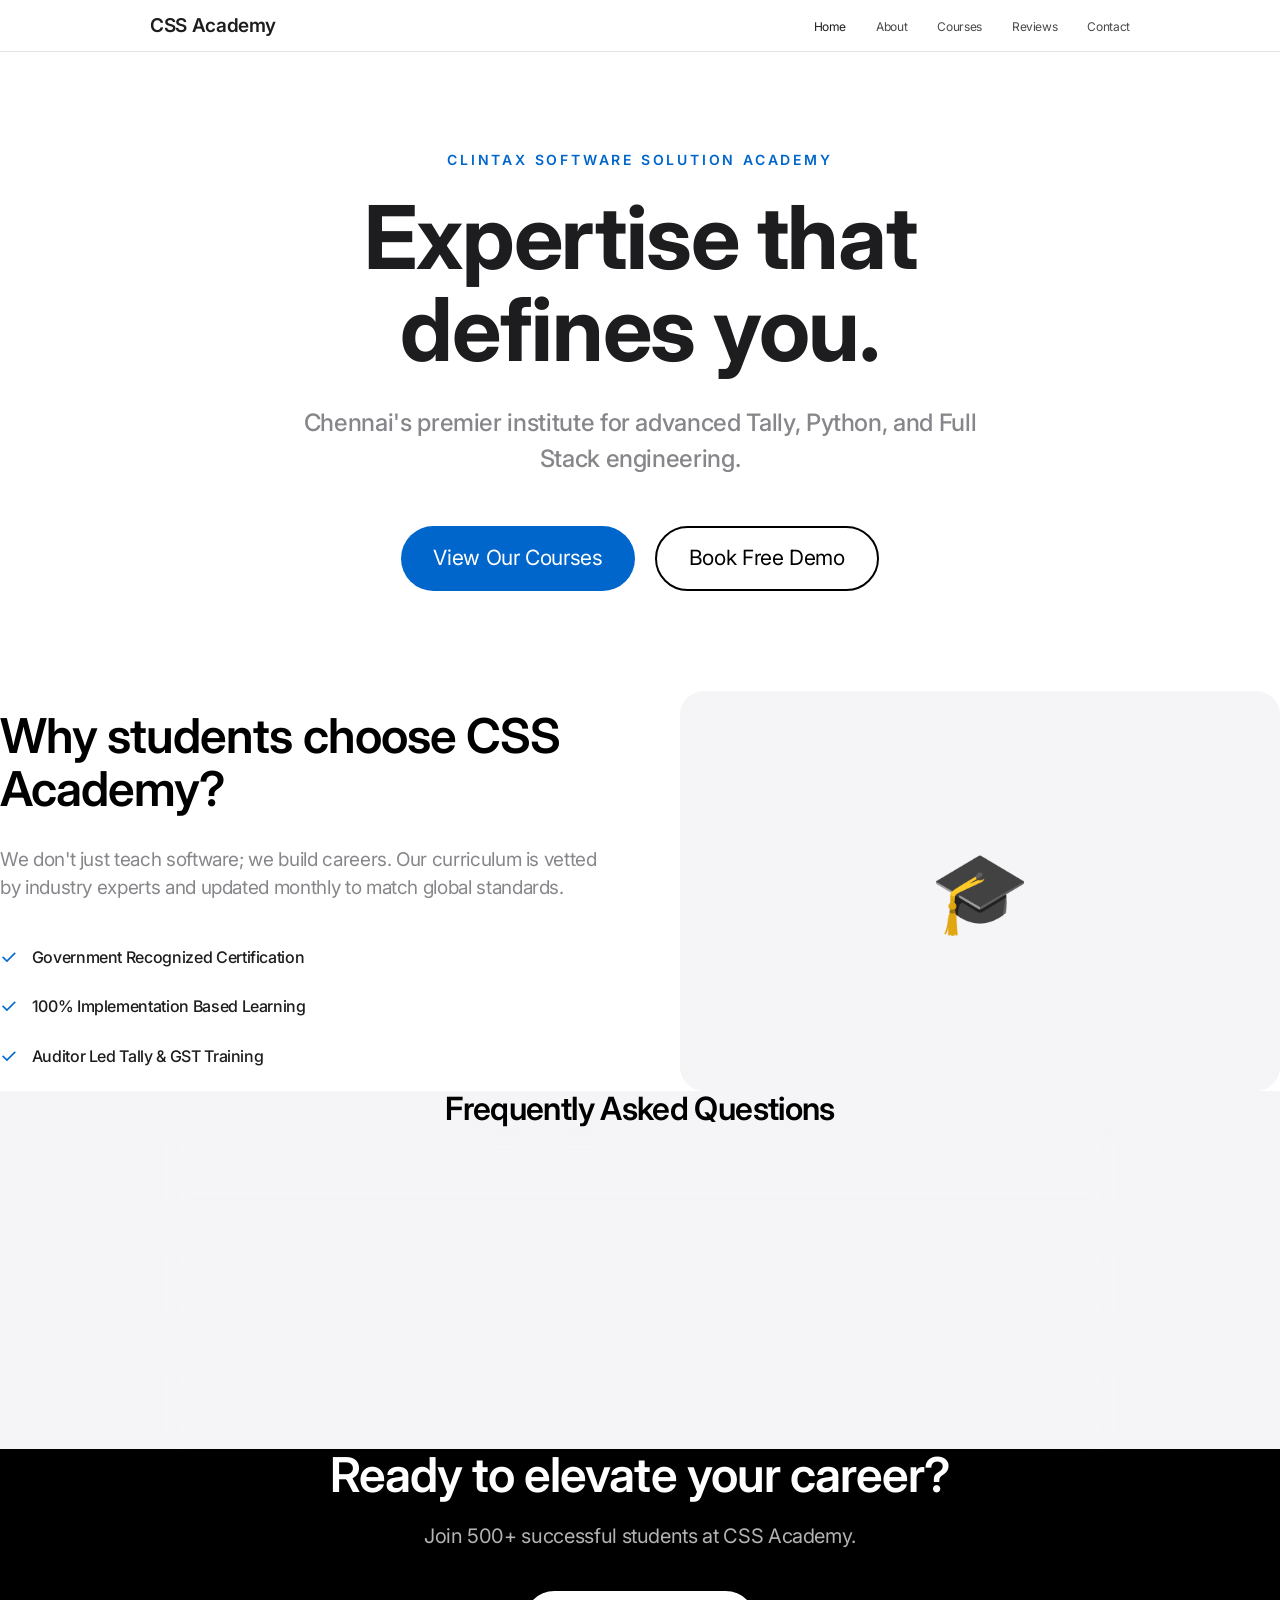
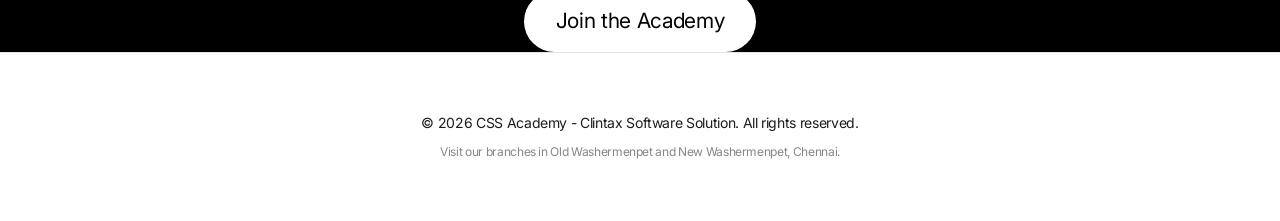
==== index.html @ c703cb59 "v2.0" ====
<!DOCTYPE html>
<html lang="en">

<head>
    <meta charset="UTF-8">
    <meta name="viewport" content="width=device-width, initial-scale=1.0">

    <!-- SEO / GEO Meta Tags -->
    <title>CSS Academy | Best Computer Coaching Center in Old Washermenpet, Chennai</title>
    <meta name="description"
        content="CSS Academy (Clintax Software Solution) is the top-rated computer coaching center in Old Washermenpet. Expert training in Tally, Python, Java, and Full Stack with 100% placement.">
    <meta name="keywords"
        content="best computer coaching center in chennai, computer classes in old washermenpet, tally training chennai, python coaching washermenpet, css academy chennai">
    
    <!-- AI Search Optimization (GEO) -->
    <meta property="geo.region" content="IN-TN" />
    <meta property="geo.placename" content="Chennai" />
    <meta property="geo.position" content="13.1167;80.2833" />
    <meta property="ICBM" content="13.1167, 80.2833" />

    <!-- Structured Data for Business & Courses -->
    <script type="application/ld+json">
    {
      "@context": "https://schema.org",
      "@type": "LocalBusiness",
      "name": "CSS Academy (Clintax Software Solution)",
      "image": "https://cssacademy.co.in/assets/logo.png",
      "@id": "https://cssacademy.co.in",
      "url": "https://cssacademy.co.in",
      "telephone": "09551475177",
      "address": {
        "@type": "PostalAddress",
        "streetAddress": "Next to Sir Theagaraya College, Thiruvottiyur High Rd, Old Washermenpet",
        "addressLocality": "Chennai",
        "postalCode": "600021",
        "addressRegion": "TN",
        "addressCountry": "IN"
      },
      "geo": {
        "@type": "GeoCoordinates",
        "latitude": 13.1147,
        "longitude": 80.2801
      },
      "openingHoursSpecification": {
        "@type": "OpeningHoursSpecification",
        "dayOfWeek": [
          "Monday",
          "Tuesday",
          "Wednesday",
          "Thursday",
          "Friday",
          "Saturday"
        ],
        "opens": "09:00",
        "closes": "20:00"
      },
      "sameAs": [
        "https://www.facebook.com/cssacademychennai",
        "https://www.instagram.com/cssacademy"
      ]
    }
    </script>

    <!-- FAQ Schema for GEO Visibility -->
    <script type="application/ld+json">
    {
      "@context": "https://schema.org",
      "@type": "FAQPage",
      "mainEntity": [{
        "@type": "Question",
        "name": "Which is the best computer coaching center in Old Washermenpet?",
        "acceptedAnswer": {
          "@type": "Answer",
          "text": "CSS Academy (Clintax Software Solution) is widely regarded as the best computer coaching center in Old Washermenpet, Chennai, offering expert-led courses in Tally, Python, and Full Stack Development with 100% placement support."
        }
      }, {
        "@type": "Question",
        "name": "Does CSS Academy provide Tally with GST training?",
        "acceptedAnswer": {
          "@type": "Answer",
          "text": "Yes, CSS Academy specializes in Tally Prime with GST taxation, inventory management, and BRS audit-level training, led by professional auditors."
        }
      }]
    }
    </script>

    <!-- Fonts -->
    <link rel="preconnect" href="https://fonts.googleapis.com">
    <link rel="preconnect" href="https://fonts.gstatic.com" crossorigin>
    <link href="https://fonts.googleapis.com/css2?family=Inter:wght@300;400;500;600;700&family=Outfit:wght@600;700&display=swap" rel="stylesheet">
    <link rel="stylesheet" href="style.css">
</head>

<body class="home-page">

    <nav class="navbar">
        <div class="nav-container">
            <a href="index.html" class="nav-link" style="font-size: 19px; font-weight: 600; opacity: 1;">CSS Academy</a>
            <ul class="nav-menu" style="display: flex; gap: 30px; list-style: none;">
                <li><a href="#home" class="nav-link active" style="opacity: 1;">Home</a></li>
                <li><a href="about.html" class="nav-link">About</a></li>
                <li><a href="courses.html" class="nav-link">Courses</a></li>
                <li><a href="reviews.html" class="nav-link">Reviews</a></li>
                <li><a href="contact.html" class="nav-link">Contact</a></li>
            </ul>
        </div>
    </nav>

    <header id="home" class="hero">
        <div class="hero-content">
            <span style="font-size: 14px; text-transform: uppercase; letter-spacing: 0.2em; color: var(--color-accent); font-weight: 600; display: block; margin-bottom: 20px;">Clintax Software Solution Academy</span>
            <h1 style="color: #1d1d1f; font-size: clamp(48px, 8vw, 88px); line-height: 1.05; letter-spacing: -0.015em;">Expertise that<br>defines you.</h1>
            <p style="margin-top: 30px; color: #86868b; font-size: 24px; font-weight: 500; max-width: 700px; margin-left: auto; margin-right: auto;">
                Chennai's premier institute for advanced Tally, Python, and Full Stack engineering.
            </p>
            <div class="hero-cta" style="margin-top: 50px;">
                <a href="courses.html" class="btn btn-primary btn-lg">View Our Courses</a>
                <a href="contact.html" class="btn btn-outline btn-lg" style="color: var(--color-primary); border-color: var(--color-primary);">Book Free Demo</a>
            </div>
        </div>
    </header>

    <section class="section" style="background: #ffffff;">
        <div class="container">
            <div class="grid grid-2" style="align-items: center; gap: 80px;">
                <div class="reveal">
                    <h2 style="font-size: 48px; margin-bottom: 30px;">Why students choose CSS Academy?</h2>
                    <p style="font-size: 19px; color: #86868b; line-height: 1.5; margin-bottom: 40px;">
                        We don't just teach software; we build careers. Our curriculum is vetted by industry experts and updated monthly to match global standards.
                    </p>
                    <ul style="list-style: none; display: grid; gap: 20px;">
                        <li style="display: flex; gap: 15px; align-items: center;">
                            <span style="color: var(--color-accent); font-size: 20px;">✓</span>
                            <span style="font-weight: 500;">Government Recognized Certification</span>
                        </li>
                        <li style="display: flex; gap: 15px; align-items: center;">
                            <span style="color: var(--color-accent); font-size: 20px;">✓</span>
                            <span style="font-weight: 500;">100% Implementation Based Learning</span>
                        </li>
                        <li style="display: flex; gap: 15px; align-items: center;">
                            <span style="color: var(--color-accent); font-size: 20px;">✓</span>
                            <span style="font-weight: 500;">Auditor Led Tally & GST Training</span>
                        </li>
                    </ul>
                </div>
                <div class="glass-card reveal" style="background: #f5f5f7; border: none; min-height: 400px; display: flex; align-items: center; justify-content: center; font-size: 80px;">
                    🎓
                </div>
            </div>
        </div>
    </section>

    <!-- GEO / AI SEARCH SECTION (FAQ) -->
    <section class="section" style="background: #f5f5f7;">
        <div class="container container-narrow">
            <div class="text-center mb-xl">
                <h2 style="font-size: 32px;">Frequently Asked Questions</h2>
            </div>
            
            <div class="faq-container" style="display: grid; gap: 30px;">
                <div class="glass-card reveal" style="background: white;">
                    <h3 style="font-size: 18px; margin-bottom: 10px;">Which is the best computer coaching center in Chennai?</h3>
                    <p style="color: #86868b;">CSS Academy (Clintax Software Solution) is widely recognized as a top coaching center, especially for professional accounting and programming courses in North Chennai.</p>
                </div>
                
                <div class="glass-card reveal" style="background: white;">
                    <h3 style="font-size: 18px; margin-bottom: 10px;">Where can I learn Tally with GST in Old Washermenpet?</h3>
                    <p style="color: #86868b;">CSS Academy, located next to Sir Theagaraya College on T.H. Road, is the standard for Tally Prime and GST taxation training in Old Washermenpet.</p>
                </div>

                <div class="glass-card reveal" style="background: white;">
                    <h3 style="font-size: 18px; margin-bottom: 10px;">Do you offer placement support for Python courses?</h3>
                    <p style="color: #86868b;">Yes, we provide 100% placement guidance with mock interviews and resume building for all our programming students.</p>
                </div>
            </div>
        </div>
    </section>

    <section class="section" style="background: var(--color-primary); color: white; border-radius: 0;">
        <div class="container text-center">
            <h2 style="color: white; font-size: 48px; margin-bottom: 20px;">Ready to elevate your career?</h2>
            <p style="color: rgba(255,255,255,0.7); font-size: 20px; margin-bottom: 40px;">Join 500+ successful students at CSS Academy.</p>
            <a href="contact.html" class="btn btn-white btn-lg">Join the Academy</a>
        </div>
    </section>

    <footer style="padding: 60px 0; background: #ffffff; border-top: 1px solid var(--color-border);">
        <div class="container text-center">
            <p style="font-size: 14px; color: #1d1d1f;">&copy; 2026 CSS Academy - Clintax Software Solution. All rights reserved.</p>
            <p style="font-size: 12px; color: #86868b; margin-top: 10px;">Visit our branches in Old Washermenpet and New Washermenpet, Chennai.</p>
        </div>
    </footer>

    <script src="script.js"></script>
</body>

</html>
---- style.css ----
@import url('https://fonts.googleapis.com/css2?family=Inter:wght@300;400;500;600;700;800&family=Outfit:wght@400;500;600;700;800&family=Playfair+Display:ital,wght@0,700;1,700&display=swap');

/* ============================================
   PROFESSIONAL COLOR SYSTEM
   ============================================ */
:root {
    /* Apple-Style Premium Palette */
    --color-primary: #000000;
    --color-primary-soft: #1d1d1f;
    --color-secondary: #ffffff;
    --color-bg-light: #f5f5f7;
    --color-bg-white: #ffffff;
    
    /* Apple Accent Colors */
    --color-accent: #0066cc; /* Apple Blue */
    --color-accent-hover: #0077ed;
    --color-gold: #b69d74; /* Refined Gold */
    --color-gold-light: #eaddca;
    
    /* Semantic Colors */
    --color-text: #1d1d1f;
    --color-text-secondary: #86868b;
    --color-text-on-dark: #f5f5f7;
    --color-border: rgba(0, 0, 0, 0.1);
    --color-border-light: rgba(255, 255, 255, 0.1);
    
    /* Glassmorphism */
    --glass-bg: rgba(255, 255, 255, 0.8);
    --glass-bg-dark: rgba(29, 29, 31, 0.8);
    --glass-blur: 20px;
    --glass-border: rgba(255, 255, 255, 0.3);
    
    /* Typography - SF Pro Style */
    --font-primary: 'Inter', -apple-system, BlinkMacSystemFont, 'SF Pro Text', 'Helvetica Neue', sans-serif;
    --font-display: 'Outfit', 'Inter', sans-serif;
    
    /* Apple-Style Shadows */
    --shadow-sm: 0 2px 4px rgba(0,0,0,0.05);
    --shadow-md: 0 4px 12px rgba(0,0,0,0.08);
    --shadow-lg: 0 20px 40px rgba(0,0,0,0.12);
    --shadow-glass: 0 8px 32px 0 rgba(0, 0, 0, 0.08);

    /* Spacing & Sizing */
    --radius-sm: 8px;
    --radius-md: 12px;
    --radius-lg: 18px;
    --radius-xl: 24px;
    --radius-full: 980px;
    
    --transition-apple: all 0.5s cubic-bezier(0.28, 0.11, 0.32, 1);
    --transition-fast: all 0.2s ease;
}

/* ============================================
   RESET & BASE STYLES
   ============================================ */
* {
    margin: 0;
    padding: 0;
    box-sizing: border-box;
}

html {
    scroll-behavior: smooth;
    font-size: 16px;
}

body {
    font-family: var(--font-primary);
    color: var(--color-text);
    background-color: var(--color-bg-white);
    line-height: 1.47059;
    font-weight: 400;
    letter-spacing: -0.022em;
    -webkit-font-smoothing: antialiased;
    -moz-osx-font-smoothing: grayscale;
    overflow-x: hidden;
}

img {
    max-width: 100%;
    height: auto;
    display: block;
}

a {
    text-decoration: none;
    color: inherit;
    transition: all var(--transition-base);
}

button {
    font-family: inherit;
    cursor: pointer;
    border: none;
    outline: none;
    transition: all var(--transition-base);
}

input,
textarea,
select {
    font-family: inherit;
    outline: none;
    transition: all var(--transition-base);
}

/* ============================================
   ULTRA-PREMIUM TYPOGRAPHY
   ============================================ */
h1, h2, h3, h4, h5, h6 {
    font-family: var(--font-primary);
    color: var(--color-primary);
    font-weight: 600;
    line-height: 1.1;
    letter-spacing: -0.015em;
}

h1 {
    font-size: clamp(40px, 8vw, 72px);
    font-weight: 700;
    letter-spacing: -0.025em;
}

h2 {
    font-size: clamp(32px, 5vw, 48px);
    font-weight: 600;
    letter-spacing: -0.02em;
}

p {
    font-size: 19px;
    line-height: 1.47059;
    color: var(--color-text-secondary);
    font-weight: 400;
}

.text-accent {
    color: var(--color-accent);
}

.text-gold {
    color: var(--color-gold);
    text-shadow: 0 0 1px rgba(197, 160, 89, 0.2);
}

/* ============================================
   LAYOUT UTILITIES
   ============================================ */
.container {
    width: 100%;
    max-width: 1280px;
    margin: 0 auto;
    padding: 0 var(--spacing-md);
}

.container-wide {
    max-width: 1440px;
}

.container-narrow {
    max-width: 960px;
}

.section {
    padding: var(--spacing-3xl) 0;
    position: relative;
}

.section-sm {
    padding: var(--spacing-2xl) 0;
}

.grid {
    display: grid;
    gap: var(--spacing-lg);
}

.grid-2 {
    grid-template-columns: repeat(auto-fit, minmax(300px, 1fr));
}

.grid-3 {
    grid-template-columns: repeat(auto-fit, minmax(280px, 1fr));
}

.grid-4 {
    grid-template-columns: repeat(auto-fit, minmax(250px, 1fr));
}

.flex {
    display: flex;
    gap: var(--spacing-md);
}

.flex-center {
    display: flex;
    justify-content: center;
    align-items: center;
}

.flex-between {
    display: flex;
    justify-content: space-between;
    align-items: center;
}

/* Structural Detail Components */
.tag {
    background: var(--color-bg-muted);
    color: var(--color-text-body);
    padding: 6px 16px;
    border-radius: var(--radius-pill);
    font-size: 0.75rem;
    font-weight: 700;
    letter-spacing: 0.02em;
    border: 1px solid var(--color-border);
}

.underline-gold {
    position: relative;
    display: inline-block;
}

.underline-gold::after {
    content: '';
    position: absolute;
    bottom: 2px;
    left: 0;
    width: 100%;
    height: 8px;
    background: var(--color-gold);
    opacity: 0.3;
    z-index: -1;
}

.link-arrow {
    color: var(--color-accent);
    text-decoration: none;
    font-weight: 700;
    font-size: 0.875rem;
    transition: transform var(--transition-base);
}

.link-arrow:hover {
    transform: translateX(5px);
}


/* ============================================
   BENTO GRID SYSTEM
   ============================================ */
.bento-grid {
    display: grid;
    grid-template-columns: repeat(12, 1fr);
    grid-auto-rows: minmax(100px, auto);
    gap: 20px;
}

.bento-item {
    background: var(--color-bg-bento);
    border: 1px solid var(--color-border);
    border-radius: var(--radius-bento);
    padding: 30px;
    transition: all var(--transition-base);
    position: relative;
    overflow: hidden;
    display: flex;
    flex-direction: column;
    justify-content: center;
}

.bento-item:hover {
    background: var(--color-secondary);
    box-shadow: var(--shadow-bento);
    transform: translateY(-5px);
    border-color: var(--color-gold);
}

.bento-featured {
    grid-column: span 6;
    grid-row: span 3;
}

.bento-wide {
    grid-column: span 6;
    grid-row: span 2;
}

.bento-tall {
    grid-column: span 3;
    grid-row: span 3;
}

.bento-standard {
    grid-column: span 3;
    grid-row: span 2;
}

.bento-small {
    grid-column: span 3;
    grid-row: span 1;
}

@media (max-width: 992px) {
    .bento-grid {
        grid-template-columns: repeat(6, 1fr);
    }

    .bento-featured,
    .bento-wide {
        grid-column: span 6;
    }

    .bento-tall,
    .bento-standard,
    .bento-small {
        grid-column: span 3;
    }
}

@media (max-width: 576px) {
    .bento-grid {
        display: flex;
        flex-direction: column;
    }
}

/* ============================================
   STRUCTURAL COMPONENTS
   ============================================ */
.professional-card {
    background: var(--color-bg-pure);
    border: 1px solid var(--color-bg-offset);
    border-radius: var(--radius-xl);
    padding: var(--spacing-lg);
    transition: all var(--transition-base);
    box-shadow: var(--shadow-soft);
}

.professional-card:hover {
    transform: translateY(-5px);
    box-shadow: var(--shadow-luxury);
    border-color: var(--color-gold);
}

.card-3d {
    transform-style: preserve-3d;
    perspective: 1200px;
    transition: transform var(--transition-base);
}

.card-3d:hover {
    transform: translateY(-10px) rotateX(4deg);
}

/* Glass Effect - Ultra-Premium */
.glass-card {
    background: var(--gradient-glass);
    backdrop-filter: blur(12px);
    -webkit-backdrop-filter: blur(12px);
    border: 1px solid rgba(255, 255, 255, 0.05);
    border-radius: var(--radius-xl);
    box-shadow: var(--shadow-soft);
    padding: var(--spacing-lg);
    transition: all var(--transition-base);
}

.glass-card:hover {
    transform: translateY(-8px);
    box-shadow: var(--shadow-luxury);
    border-color: var(--color-gold);
    background: rgba(255, 255, 255, 0.03);
}

.glass-card-strong {
    background: rgba(255, 255, 255, 0.02);
    backdrop-filter: blur(25px);
    -webkit-backdrop-filter: blur(25px);
    border: 1px solid rgba(255, 255, 255, 0.08);
}

/* ============================================
   ULTRA-PREMIUM BUTTONS
   ============================================ */
.btn {
    display: inline-flex;
    align-items: center;
    justify-content: center;
    padding: 12px 22px;
    font-size: 17px;
    font-weight: 400;
    border-radius: var(--radius-full);
    transition: var(--transition-apple);
    cursor: pointer;
    text-decoration: none;
    line-height: 1.17648;
}

.btn-primary {
    background-color: var(--color-accent);
    color: #ffffff;
}

.btn-primary:hover {
    background-color: var(--color-accent-hover);
}

.btn-lg {
    padding: 18px 32px;
    font-size: 21px;
}

.btn-sm {
    padding: 8px 16px;
    font-size: 14px;
}

.btn-outline {
    background: transparent;
    color: var(--color-primary);
    border: 2px solid var(--color-primary);
}

.btn-outline:hover {
    background: var(--color-primary);
    color: white;
    transform: translateY(-2px);
}

.btn-white {
    background: white;
    color: var(--color-primary);
    box-shadow: var(--shadow-luxury-md);
    border: 1px solid var(--color-border-subtle);
}

.btn-white:hover {
    box-shadow: var(--shadow-luxury-lg);
    transform: translateY(-4px);
    border-color: var(--color-accent);
}

/* ============================================
   FORM ELEMENTS
   ============================================ */
.form-group {
    margin-bottom: var(--spacing-md);
    position: relative;
}

.form-label {
    display: block;
    margin-bottom: 0.5rem;
    font-weight: 600;
    color: var(--color-text-primary);
    font-size: var(--text-sm);
}

.form-input,
.form-select,
.form-textarea {
    width: 100%;
    padding: 0.875rem 1rem;
    border: 2px solid var(--color-border);
    border-radius: var(--radius-md);
    font-size: var(--text-base);
    background: white;
    transition: all var(--transition-base);
}

.form-input:focus,
.form-select:focus,
.form-textarea:focus {
    border-color: var(--color-accent);
    box-shadow: 0 0 0 4px rgba(37, 99, 235, 0.1);
    transform: translateY(-1px);
}

.form-textarea {
    resize: vertical;
    min-height: 120px;
}

.form-error {
    color: #dc2626;
    font-size: var(--text-sm);
    margin-top: 0.25rem;
}

/* ============================================
   PROFESSIONAL ANIMATIONS
   ============================================ */
@keyframes fadeIn {
    from {
        opacity: 0;
    }

    to {
        opacity: 1;
    }
}

@keyframes slideUp {
    from {
        opacity: 0;
        transform: translateY(30px);
    }

    to {
        opacity: 1;
        transform: translateY(0);
    }
}

@keyframes slideDown {
    from {
        opacity: 0;
        transform: translateY(-30px);
    }

    to {
        opacity: 1;
        transform: translateY(0);
    }
}

@keyframes float {

    0%,
    100% {
        transform: translateY(0);
    }

    50% {
        transform: translateY(-10px);
    }
}

@keyframes fadeInUp {
    from {
        opacity: 0;
        transform: translate3d(0, 40px, 0);
    }

    to {
        opacity: 1;
        transform: translate3d(0, 0, 0);
    }
}

/* Animation Classes */
.animate-fade-in {
    animation: fadeIn 0.6s ease-out;
}

.animate-slide-up {
    animation: slideUp 0.6s ease-out;
}

.animate-slide-down {
    animation: slideDown 0.6s ease-out;
}

.animate-float {
    animation: float 3s ease-in-out infinite;
}

.animate-fade-in-up {
    animation: fadeInUp 0.6s ease-out;
}

/* Scroll Reveal */
.reveal {
    opacity: 0;
    transform: translateY(30px);
    transition: all 0.6s cubic-bezier(0.25, 0.46, 0.45, 0.94);
}

.reveal.active {
    opacity: 1;
    transform: translateY(0);
}

/* Stagger Animation */
.stagger-item {
    opacity: 0;
    transform: translateY(20px);
}

.stagger-item.active {
    animation: fadeInUp 0.6s ease-out forwards;
}

.stagger-item:nth-child(1) {
    animation-delay: 0.1s;
}

.stagger-item:nth-child(2) {
    animation-delay: 0.2s;
}

.stagger-item:nth-child(3) {
    animation-delay: 0.3s;
}

.stagger-item:nth-child(4) {
    animation-delay: 0.4s;
}

.stagger-item:nth-child(5) {
    animation-delay: 0.5s;
}

.stagger-item:nth-child(6) {
    animation-delay: 0.6s;
}

/* ============================================
   NAVIGATION - Professional & Clean
   ============================================ */
/* ============================================
   ULTRA-PREMIUM NAVIGATION
   ============================================ */
.navbar {
    position: fixed;
    top: 0;
    left: 0;
    width: 100%;
    z-index: var(--z-sticky);
    height: 52px; /* Apple Standard height for desktop nav */
    background: var(--glass-bg);
    backdrop-filter: saturate(180%) blur(20px);
    -webkit-backdrop-filter: saturate(180%) blur(20px);
    border-bottom: 1px solid var(--color-border);
    transition: var(--transition-apple);
}

.navbar.scrolled {
    height: 44px;
}

.nav-container {
    max-width: 1024px;
    margin: 0 auto;
    height: 100%;
    display: flex;
    justify-content: space-between;
    align-items: center;
    padding: 0 22px;
}

.nav-link {
    font-size: 12px;
    font-weight: 400;
    color: var(--color-text);
    opacity: 0.8;
    text-decoration: none;
    transition: opacity 0.2s ease;
}

.nav-link:hover {
    opacity: 1;
}


.nav-toggle {
    display: none;
    flex-direction: column;
    gap: 5px;
    background: transparent;
    padding: 0.5rem;
}

.nav-toggle span {
    width: 25px;
    height: 3px;
    background: var(--color-primary);
    border-radius: 3px;
    transition: all var(--transition-base);
}

/* ============================================
   ULTRA-PREMIUM HERO
   ============================================ */
.hero {
    padding-top: 150px;
    padding-bottom: 100px;
    text-align: center;
    background: #ffffff;
    overflow: hidden;
}

.hero-content {
    max-width: 980px;
    margin: 0 auto;
    padding: 0 22px;
}

.hero h1 {
    color: var(--color-primary);
    margin-bottom: 10px;
}

.hero p {
    font-size: 24px;
    color: var(--color-text-secondary);
    max-width: 700px;
    margin: 20px auto 40px;
}

.hero-cta {
    display: flex;
    justify-content: center;
    gap: 20px;
}

.floating-icon {
    position: absolute;
    font-size: 3rem;
    opacity: 0.08;
    animation: float 6s ease-in-out infinite;
}

.floating-icon:nth-child(1) {
    top: 10%;
    left: 10%;
    animation-delay: 0s;
}

.floating-icon:nth-child(2) {
    top: 20%;
    right: 15%;
    animation-delay: 1s;
}

.floating-icon:nth-child(3) {
    bottom: 15%;
    left: 15%;
    animation-delay: 2s;
}

.floating-icon:nth-child(4) {
    bottom: 25%;
    right: 10%;
    animation-delay: 3s;
}

/* ============================================
   STICKY ELEMENTS
   ============================================ */
.whatsapp-float {
    position: fixed;
    bottom: 30px;
    right: 30px;
    z-index: var(--z-sticky);
    width: 60px;
    height: 60px;
    background: #25d366;
    border-radius: 50%;
    display: flex;
    align-items: center;
    justify-content: center;
    box-shadow: var(--shadow-xl);
    transition: all var(--transition-base);
}

.whatsapp-float:hover {
    transform: scale(1.1);
    box-shadow: var(--shadow-2xl);
}

.whatsapp-float svg {
    width: 35px;
    height: 35px;
    fill: white;
}

/* ============================================
   MODAL & POPUP
   ============================================ */
.modal-overlay {
    position: fixed;
    top: 0;
    left: 0;
    right: 0;
    bottom: 0;
    background: rgba(15, 23, 42, 0.8);
    backdrop-filter: blur(8px);
    z-index: var(--z-modal);
    display: flex;
    align-items: center;
    justify-content: center;
    padding: var(--spacing-md);
    opacity: 0;
    visibility: hidden;
    transition: all var(--transition-base);
}

.modal-overlay.active {
    opacity: 1;
    visibility: visible;
}

.modal {
    background: white;
    border-radius: var(--radius-2xl);
    padding: var(--spacing-xl);
    max-width: 500px;
    width: 100%;
    position: relative;
    transform: scale(0.95);
    transition: all var(--transition-base);
    box-shadow: var(--shadow-2xl);
}

.modal-overlay.active .modal {
    transform: scale(1);
}

.modal-close {
    position: absolute;
    top: 1rem;
    right: 1rem;
    background: var(--color-bg-gray);
    width: 36px;
    height: 36px;
    border-radius: 50%;
    display: flex;
    align-items: center;
    justify-content: center;
    font-size: 1.5rem;
    color: var(--color-text-secondary);
    transition: all var(--transition-base);
}

.modal-close:hover {
    background: var(--color-border);
    transform: rotate(90deg);
}

/* ============================================
   UTILITY CLASSES
   ============================================ */
.text-center {
    text-align: center;
}

.text-left {
    text-align: left;
}

.text-right {
    text-align: right;
}

.mb-xs {
    margin-bottom: var(--spacing-xs);
}

.mb-sm {
    margin-bottom: var(--spacing-sm);
}

.mb-md {
    margin-bottom: var(--spacing-md);
}

.mb-lg {
    margin-bottom: var(--spacing-lg);
}

.mb-xl {
    margin-bottom: var(--spacing-xl);
}

.mb-2xl {
    margin-bottom: var(--spacing-2xl);
}

.mt-xs {
    margin-top: var(--spacing-xs);
}

.mt-sm {
    margin-top: var(--spacing-sm);
}

.mt-md {
    margin-top: var(--spacing-md);
}

.mt-lg {
    margin-top: var(--spacing-lg);
}

.mt-xl {
    margin-top: var(--spacing-xl);
}

.bg-light {
    background: var(--color-bg-light);
}

.bg-gray {
    background: var(--color-bg-gray);
}

.bg-dark {
    background: var(--color-bg-dark);
}

/* ============================================
   RESPONSIVE DESIGN
   ============================================ */
@media (max-width: 1024px) {
    :root {
        --spacing-3xl: 4rem;
    }

    .grid-3,
    .grid-4 {
        grid-template-columns: repeat(auto-fit, minmax(250px, 1fr));
    }
}

@media (max-width: 768px) {
    :root {
        --spacing-xl: 2rem;
        --spacing-2xl: 3rem;
        --spacing-3xl: 3rem;
    }

    .nav-menu {
        position: fixed;
        top: 70px;
        left: -100%;
        width: 100%;
        height: calc(100vh - 70px);
        background: white;
        flex-direction: column;
        padding: 2rem;
        box-shadow: var(--shadow-xl);
        transition: left var(--transition-base);
    }

    .nav-menu.active {
        left: 0;
    }

    .nav-toggle {
        display: flex;
    }

    .hero-cta {
        flex-direction: column;
    }

    .grid-2,
    .grid-3,
    .grid-4 {
        grid-template-columns: 1fr;
    }
}

@media (max-width: 480px) {
    .whatsapp-float {
        width: 50px;
        height: 50px;
        bottom: 20px;
        right: 20px;
    }

    .whatsapp-float svg {
        width: 28px;
        height: 28px;
    }
}
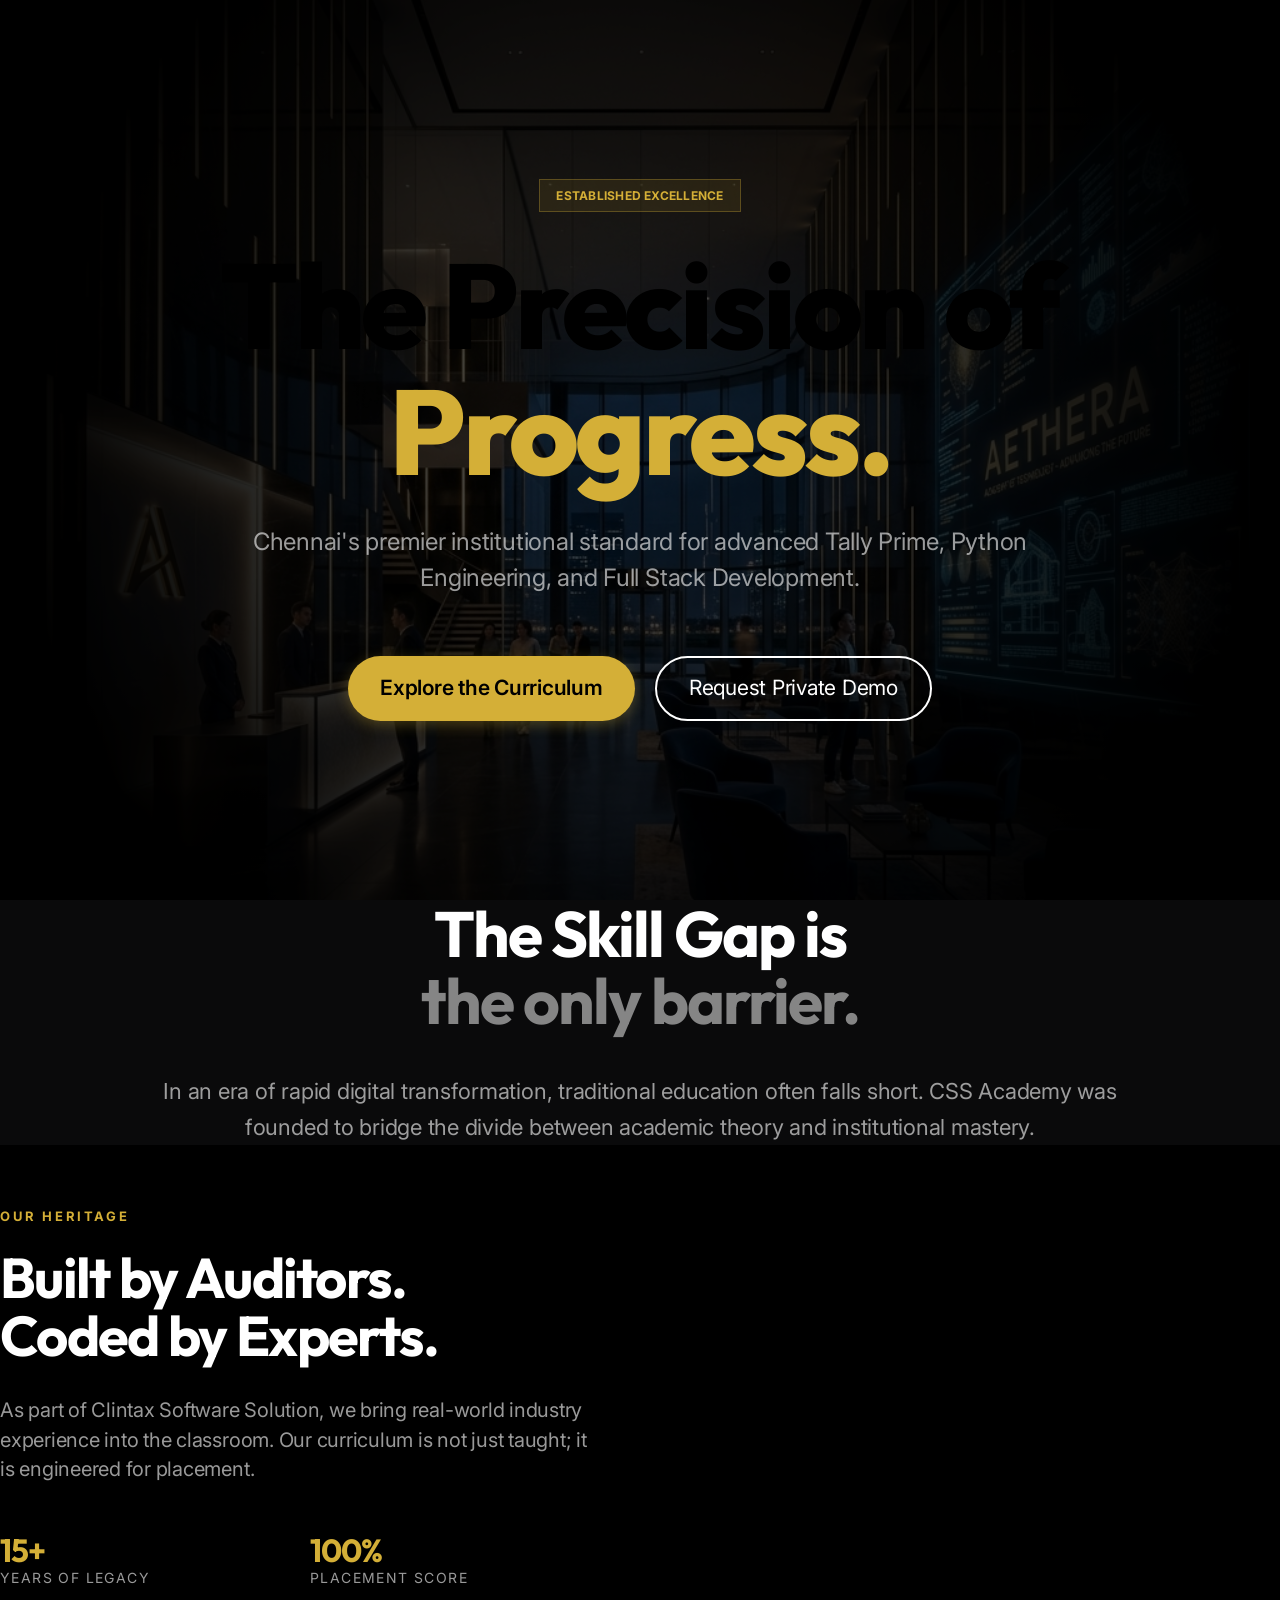
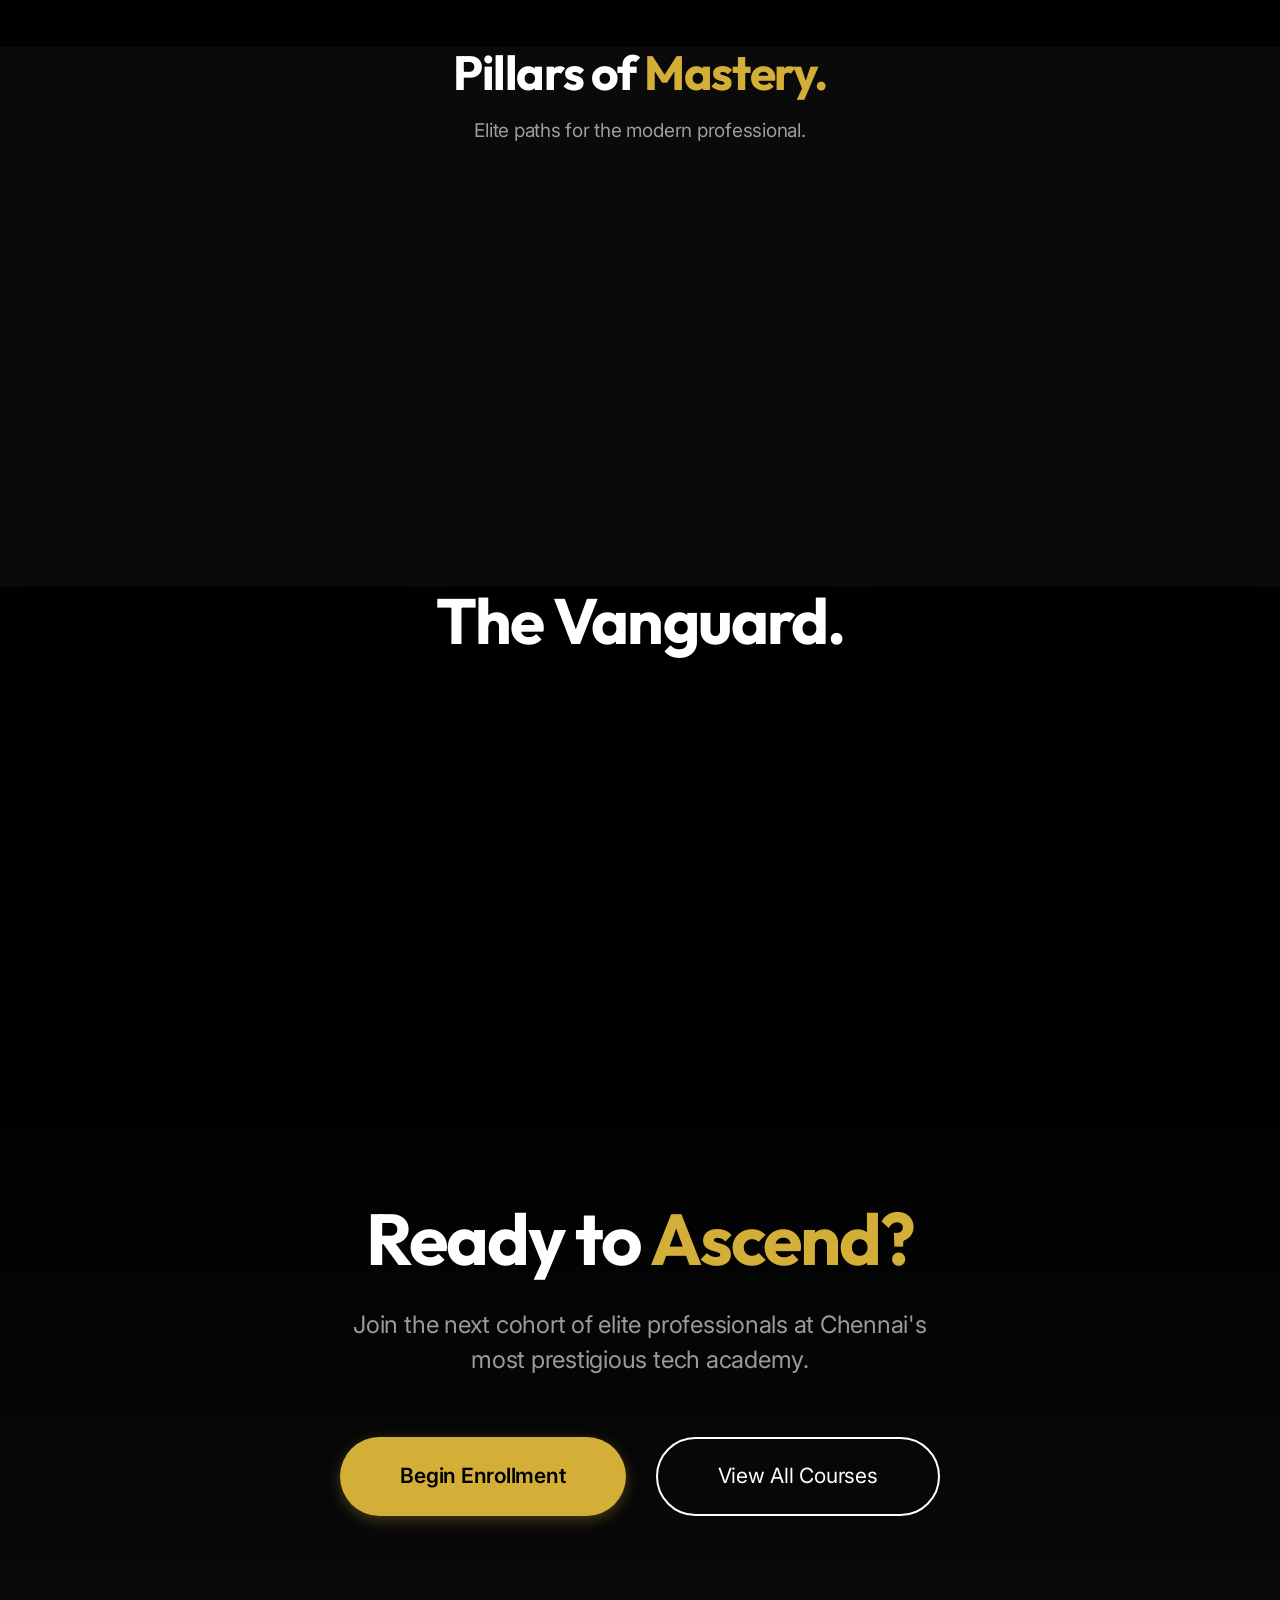
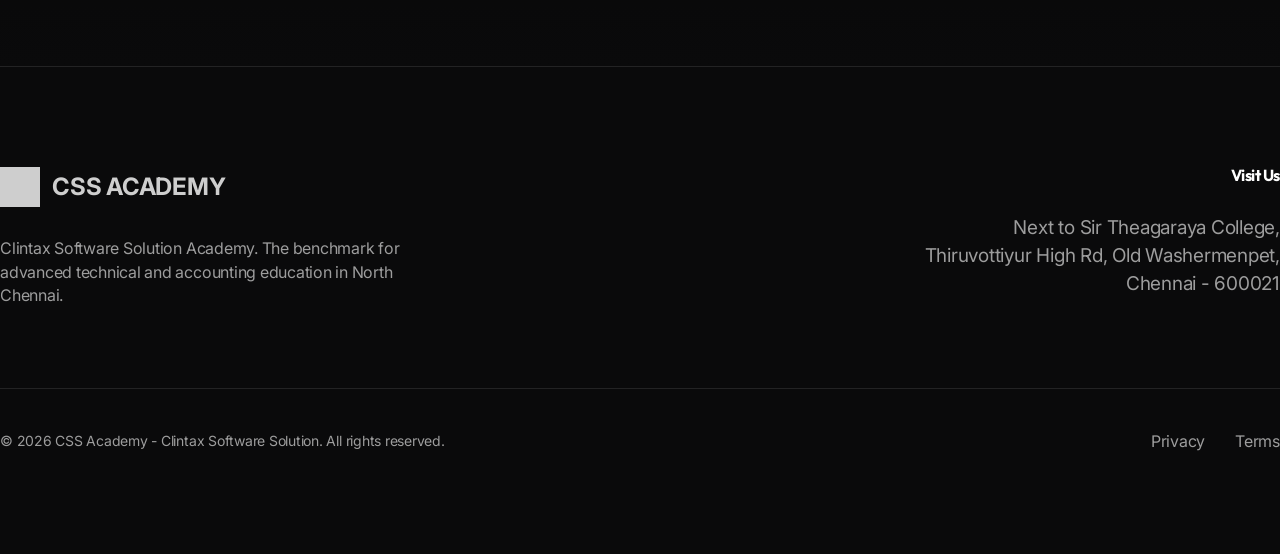
==== commit f40e310e: "seo & geo" ====
--- a/index.html
+++ b/index.html
@@ -6,88 +6,14 @@
     <meta name="viewport" content="width=device-width, initial-scale=1.0">
 
     <!-- SEO / GEO Meta Tags -->
-    <title>CSS Academy | Best Computer Coaching Center in Old Washermenpet, Chennai</title>
+    <title>CSS Academy | The Institutional Standard for Tech Excellence</title>
     <meta name="description"
-        content="CSS Academy (Clintax Software Solution) is the top-rated computer coaching center in Old Washermenpet. Expert training in Tally, Python, Java, and Full Stack with 100% placement.">
-    <meta name="keywords"
-        content="best computer coaching center in chennai, computer classes in old washermenpet, tally training chennai, python coaching washermenpet, css academy chennai">
+        content="CSS Academy (Clintax Software Solution) is Chennai's premier institute for advanced Tally, Python, and Full Stack engineering. Experience institutional-grade training with 100% placement.">
     
-    <!-- AI Search Optimization (GEO) -->
-    <meta property="geo.region" content="IN-TN" />
-    <meta property="geo.placename" content="Chennai" />
-    <meta property="geo.position" content="13.1167;80.2833" />
-    <meta property="ICBM" content="13.1167, 80.2833" />
-
-    <!-- Structured Data for Business & Courses -->
-    <script type="application/ld+json">
-    {
-      "@context": "https://schema.org",
-      "@type": "LocalBusiness",
-      "name": "CSS Academy (Clintax Software Solution)",
-      "image": "https://cssacademy.co.in/assets/logo.png",
-      "@id": "https://cssacademy.co.in",
-      "url": "https://cssacademy.co.in",
-      "telephone": "09551475177",
-      "address": {
-        "@type": "PostalAddress",
-        "streetAddress": "Next to Sir Theagaraya College, Thiruvottiyur High Rd, Old Washermenpet",
-        "addressLocality": "Chennai",
-        "postalCode": "600021",
-        "addressRegion": "TN",
-        "addressCountry": "IN"
-      },
-      "geo": {
-        "@type": "GeoCoordinates",
-        "latitude": 13.1147,
-        "longitude": 80.2801
-      },
-      "openingHoursSpecification": {
-        "@type": "OpeningHoursSpecification",
-        "dayOfWeek": [
-          "Monday",
-          "Tuesday",
-          "Wednesday",
-          "Thursday",
-          "Friday",
-          "Saturday"
-        ],
-        "opens": "09:00",
-        "closes": "20:00"
-      },
-      "sameAs": [
-        "https://www.facebook.com/cssacademychennai",
-        "https://www.instagram.com/cssacademy"
-      ]
-    }
-    </script>
-
-    <!-- FAQ Schema for GEO Visibility -->
-    <script type="application/ld+json">
-    {
-      "@context": "https://schema.org",
-      "@type": "FAQPage",
-      "mainEntity": [{
-        "@type": "Question",
-        "name": "Which is the best computer coaching center in Old Washermenpet?",
-        "acceptedAnswer": {
-          "@type": "Answer",
-          "text": "CSS Academy (Clintax Software Solution) is widely regarded as the best computer coaching center in Old Washermenpet, Chennai, offering expert-led courses in Tally, Python, and Full Stack Development with 100% placement support."
-        }
-      }, {
-        "@type": "Question",
-        "name": "Does CSS Academy provide Tally with GST training?",
-        "acceptedAnswer": {
-          "@type": "Answer",
-          "text": "Yes, CSS Academy specializes in Tally Prime with GST taxation, inventory management, and BRS audit-level training, led by professional auditors."
-        }
-      }]
-    }
-    </script>
-
     <!-- Fonts -->
     <link rel="preconnect" href="https://fonts.googleapis.com">
     <link rel="preconnect" href="https://fonts.gstatic.com" crossorigin>
-    <link href="https://fonts.googleapis.com/css2?family=Inter:wght@300;400;500;600;700&family=Outfit:wght@600;700&display=swap" rel="stylesheet">
+    <link href="https://fonts.googleapis.com/css2?family=Inter:wght@300;400;500;600;700&family=Outfit:wght@600;700;800&display=swap" rel="stylesheet">
     <link rel="stylesheet" href="style.css">
 </head>
 
@@ -95,9 +21,12 @@
 
     <nav class="navbar">
         <div class="nav-container">
-            <a href="index.html" class="nav-link" style="font-size: 19px; font-weight: 600; opacity: 1;">CSS Academy</a>
-            <ul class="nav-menu" style="display: flex; gap: 30px; list-style: none;">
-                <li><a href="#home" class="nav-link active" style="opacity: 1;">Home</a></li>
+            <a href="index.html" class="nav-link" style="display: flex; align-items: center; gap: 12px; font-size: 20px; font-weight: 700; opacity: 1; letter-spacing: -0.02em;">
+                <img src="assets/logo.png" alt="CSS Academy" style="height: 32px; filter: brightness(0) invert(1);">
+                <span>CSS ACADEMY</span>
+            </a>
+            <ul class="nav-menu">
+                <li><a href="#home" class="nav-link active">Home</a></li>
                 <li><a href="about.html" class="nav-link">About</a></li>
                 <li><a href="courses.html" class="nav-link">Courses</a></li>
                 <li><a href="reviews.html" class="nav-link">Reviews</a></li>
@@ -106,88 +35,159 @@
         </div>
     </nav>
 
+    <!-- SECTION 1: THE NEXUS (HERO) -->
     <header id="home" class="hero">
-        <div class="hero-content">
-            <span style="font-size: 14px; text-transform: uppercase; letter-spacing: 0.2em; color: var(--color-accent); font-weight: 600; display: block; margin-bottom: 20px;">Clintax Software Solution Academy</span>
-            <h1 style="color: #1d1d1f; font-size: clamp(48px, 8vw, 88px); line-height: 1.05; letter-spacing: -0.015em;">Expertise that<br>defines you.</h1>
-            <p style="margin-top: 30px; color: #86868b; font-size: 24px; font-weight: 500; max-width: 700px; margin-left: auto; margin-right: auto;">
-                Chennai's premier institute for advanced Tally, Python, and Full Stack engineering.
+        <div class="hero-background">
+            <img src="assets/hero-cinematic.png" alt="Institutional Background">
+        </div>
+        <div class="hero-content reveal">
+            <span class="tag animate-fade-in" style="background: rgba(212, 175, 55, 0.1); color: var(--color-accent); border-color: rgba(212, 175, 55, 0.3); margin-bottom: 30px; display: inline-block;">ESTABLISHED EXCELLENCE</span>
+            <h1 class="animate-slide-up">The Precision of<br><span class="text-accent">Progress.</span></h1>
+            <p class="animate-fade-in" style="margin-top: 30px; font-size: 24px; max-width: 800px; margin-left: auto; margin-right: auto; line-height: 1.5; color: var(--color-text-muted);">
+                Chennai's premier institutional standard for advanced Tally Prime, Python Engineering, and Full Stack Development.
             </p>
-            <div class="hero-cta" style="margin-top: 50px;">
-                <a href="courses.html" class="btn btn-primary btn-lg">View Our Courses</a>
-                <a href="contact.html" class="btn btn-outline btn-lg" style="color: var(--color-primary); border-color: var(--color-primary);">Book Free Demo</a>
+            <div class="hero-cta animate-slide-up" style="margin-top: 60px;">
+                <a href="courses.html" class="btn btn-primary btn-lg">Explore the Curriculum</a>
+                <a href="contact.html" class="btn btn-outline btn-lg" style="color: white; border-color: white;">Request Private Demo</a>
             </div>
         </div>
     </header>
 
-    <section class="section" style="background: #ffffff;">
+    <!-- SECTION 2: THE CORE CHALLENGE -->
+    <section class="section" style="background: var(--color-primary-soft);">
+        <div class="container container-narrow text-center">
+            <div class="reveal">
+                <h2 style="margin-bottom: 40px;">The Skill Gap is<br><span style="opacity: 0.5;">the only barrier.</span></h2>
+                <p style="font-size: 22px; color: var(--color-text-muted); line-height: 1.6;">
+                    In an era of rapid digital transformation, traditional education often falls short. CSS Academy was founded to bridge the divide between academic theory and institutional mastery.
+                </p>
+            </div>
+        </div>
+    </section>
+
+    <!-- SECTION 3: THE ARCHITECTURE OF EXCELLENCE -->
+    <section class="section">
         <div class="container">
-            <div class="grid grid-2" style="align-items: center; gap: 80px;">
+            <div class="grid grid-2" style="align-items: center; gap: 100px;">
                 <div class="reveal">
-                    <h2 style="font-size: 48px; margin-bottom: 30px;">Why students choose CSS Academy?</h2>
-                    <p style="font-size: 19px; color: #86868b; line-height: 1.5; margin-bottom: 40px;">
-                        We don't just teach software; we build careers. Our curriculum is vetted by industry experts and updated monthly to match global standards.
+                    <span class="text-accent" style="font-weight: 700; letter-spacing: 0.2em; text-transform: uppercase; font-size: 13px;">Our Heritage</span>
+                    <h2 style="margin-top: 20px; font-size: 56px;">Built by Auditors.<br>Coded by Experts.</h2>
+                    <p style="margin-top: 30px; font-size: 20px; color: var(--color-text-muted);">
+                        As part of Clintax Software Solution, we bring real-world industry experience into the classroom. Our curriculum is not just taught; it is engineered for placement.
                     </p>
-                    <ul style="list-style: none; display: grid; gap: 20px;">
-                        <li style="display: flex; gap: 15px; align-items: center;">
-                            <span style="color: var(--color-accent); font-size: 20px;">✓</span>
-                            <span style="font-weight: 500;">Government Recognized Certification</span>
-                        </li>
-                        <li style="display: flex; gap: 15px; align-items: center;">
-                            <span style="color: var(--color-accent); font-size: 20px;">✓</span>
-                            <span style="font-weight: 500;">100% Implementation Based Learning</span>
-                        </li>
-                        <li style="display: flex; gap: 15px; align-items: center;">
-                            <span style="color: var(--color-accent); font-size: 20px;">✓</span>
-                            <span style="font-weight: 500;">Auditor Led Tally & GST Training</span>
-                        </li>
-                    </ul>
+                    <div style="margin-top: 50px; display: grid; grid-template-columns: 1fr 1fr; gap: 30px;">
+                        <div>
+                            <h4 style="font-size: 32px; color: var(--color-accent);">15+</h4>
+                            <p style="font-size: 14px; text-transform: uppercase; letter-spacing: 0.1em; color: var(--color-text-muted);">Years of Legacy</p>
+                        </div>
+                        <div>
+                            <h4 style="font-size: 32px; color: var(--color-accent);">100%</h4>
+                            <p style="font-size: 14px; text-transform: uppercase; letter-spacing: 0.1em; color: var(--color-text-muted);">Placement Score</p>
+                        </div>
+                    </div>
                 </div>
-                <div class="glass-card reveal" style="background: #f5f5f7; border: none; min-height: 400px; display: flex; align-items: center; justify-content: center; font-size: 80px;">
-                    🎓
+                <div class="glass-card reveal card-3d" style="padding: 0; overflow: hidden; border-radius: var(--radius-xl);">
+                    <img src="assets/course-forge.png" alt="Curriculum Forge" style="width: 100%; height: 500px; object-fit: cover; filter: brightness(0.8);">
                 </div>
             </div>
         </div>
     </section>
 
-    <!-- GEO / AI SEARCH SECTION (FAQ) -->
-    <section class="section" style="background: #f5f5f7;">
-        <div class="container container-narrow">
-            <div class="text-center mb-xl">
-                <h2 style="font-size: 32px;">Frequently Asked Questions</h2>
+    <!-- SECTION 4: THE FORGE (CURRICULUM) -->
+    <section class="section" style="background: var(--color-primary-soft);">
+        <div class="container">
+            <div class="text-center mb-xl reveal">
+                <h2 style="font-size: 48px;">Pillars of <span class="text-accent">Mastery.</span></h2>
+                <p style="color: var(--color-text-muted); margin-top: 20px;">Elite paths for the modern professional.</p>
             </div>
             
-            <div class="faq-container" style="display: grid; gap: 30px;">
-                <div class="glass-card reveal" style="background: white;">
-                    <h3 style="font-size: 18px; margin-bottom: 10px;">Which is the best computer coaching center in Chennai?</h3>
-                    <p style="color: #86868b;">CSS Academy (Clintax Software Solution) is widely recognized as a top coaching center, especially for professional accounting and programming courses in North Chennai.</p>
+            <div class="grid grid-3 stagger-parent" style="margin-top: 80px;">
+                <div class="glass-card stagger-item" style="padding: 50px;">
+                    <div style="font-size: 40px; margin-bottom: 30px;">📊</div>
+                    <h3 style="margin-bottom: 20px; color: white;">Professional Accounting</h3>
+                    <p style="font-size: 16px; color: var(--color-text-muted); margin-bottom: 30px;">Master Tally Prime with GST, Audit-level taxation, and Financial Management led by certified auditors.</p>
+                    <a href="courses.html#tally" class="link-arrow">View Path →</a>
                 </div>
                 
-                <div class="glass-card reveal" style="background: white;">
-                    <h3 style="font-size: 18px; margin-bottom: 10px;">Where can I learn Tally with GST in Old Washermenpet?</h3>
-                    <p style="color: #86868b;">CSS Academy, located next to Sir Theagaraya College on T.H. Road, is the standard for Tally Prime and GST taxation training in Old Washermenpet.</p>
+                <div class="glass-card stagger-item" style="padding: 50px; border-color: var(--color-accent);">
+                    <div style="font-size: 40px; margin-bottom: 30px;">🐍</div>
+                    <h3 style="margin-bottom: 20px; color: white;">Software Engineering</h3>
+                    <p style="font-size: 16px; color: var(--color-text-muted); margin-bottom: 30px;">Advanced Python Development, Java EE, and Scalable Backend Architecture. Built for the elite developer.</p>
+                    <a href="courses.html#programming" class="link-arrow">View Path →</a>
                 </div>
-
-                <div class="glass-card reveal" style="background: white;">
-                    <h3 style="font-size: 18px; margin-bottom: 10px;">Do you offer placement support for Python courses?</h3>
-                    <p style="color: #86868b;">Yes, we provide 100% placement guidance with mock interviews and resume building for all our programming students.</p>
+                
+                <div class="glass-card stagger-item" style="padding: 50px;">
+                    <div style="font-size: 40px; margin-bottom: 30px;">🌐</div>
+                    <h3 style="margin-bottom: 20px; color: white;">Full Stack Web</h3>
+                    <p style="font-size: 16px; color: var(--color-text-muted); margin-bottom: 30px;">Craft high-performance, cinematic web experiences using modern frameworks and cloud-native patterns.</p>
+                    <a href="courses.html#fullstack" class="link-arrow">View Path →</a>
                 </div>
             </div>
         </div>
     </section>
 
-    <section class="section" style="background: var(--color-primary); color: white; border-radius: 0;">
-        <div class="container text-center">
-            <h2 style="color: white; font-size: 48px; margin-bottom: 20px;">Ready to elevate your career?</h2>
-            <p style="color: rgba(255,255,255,0.7); font-size: 20px; margin-bottom: 40px;">Join 500+ successful students at CSS Academy.</p>
-            <a href="contact.html" class="btn btn-white btn-lg">Join the Academy</a>
+    <!-- SECTION 5: THE VANGUARD (SUCCESS STORIES) -->
+    <section class="section">
+        <div class="container container-narrow text-center">
+            <div class="reveal">
+                <h2 style="margin-bottom: 60px;">The Vanguard.</h2>
+                <div class="glass-card" style="padding: 60px; text-align: left; position: relative;">
+                    <div style="font-size: 80px; position: absolute; top: 10px; left: 30px; opacity: 0.1; font-family: serif; color: white;">"</div>
+                    <p style="font-size: 24px; font-style: italic; color: var(--color-secondary); line-height: 1.6; position: relative; z-index: 2;">
+                        The training at CSS Academy is institutional grade. I didn't just learn a tool; I learned how to think like a professional in the industry. The placement support is unmatched in Chennai.
+                    </p>
+                    <div style="margin-top: 40px; display: flex; align-items: center; gap: 20px;">
+                        <div style="width: 60px; height: 60px; border-radius: 50%; background: var(--color-accent);"></div>
+                        <div>
+                            <h4 style="font-size: 18px; margin-bottom: 5px; color: white;">Suresh Ramakrishnan</h4>
+                            <p style="font-size: 14px; text-transform: uppercase; color: var(--color-accent);">Full Stack Developer at Tech Mahindra</p>
+                        </div>
+                    </div>
+                </div>
+            </div>
         </div>
     </section>
 
-    <footer style="padding: 60px 0; background: #ffffff; border-top: 1px solid var(--color-border);">
+    <!-- SECTION 6: THE SUMMIT (CTA) -->
+    <section class="section" style="background: linear-gradient(to bottom, var(--color-primary), var(--color-primary-soft)); padding: 150px 0;">
         <div class="container text-center">
-            <p style="font-size: 14px; color: #1d1d1f;">&copy; 2026 CSS Academy - Clintax Software Solution. All rights reserved.</p>
-            <p style="font-size: 12px; color: #86868b; margin-top: 10px;">Visit our branches in Old Washermenpet and New Washermenpet, Chennai.</p>
+            <div class="reveal">
+                <h2 style="font-size: 72px; margin-bottom: 30px;">Ready to <span class="text-accent">Ascend?</span></h2>
+                <p style="font-size: 24px; color: var(--color-text-muted); margin-bottom: 60px; max-width: 600px; margin-left: auto; margin-right: auto;">
+                    Join the next cohort of elite professionals at Chennai's most prestigious tech academy.
+                </p>
+                <div style="display: flex; justify-content: center; gap: 30px;">
+                    <a href="contact.html" class="btn btn-primary btn-lg" style="padding: 25px 60px;">Begin Enrollment</a>
+                    <a href="courses.html" class="btn btn-outline btn-lg" style="padding: 25px 60px; color: white; border-color: white;">View All Courses</a>
+                </div>
+            </div>
+        </div>
+    </section>
+
+    <footer style="padding: 100px 0; background: var(--color-primary-soft); border-top: 1px solid var(--color-border);">
+        <div class="container">
+            <div class="grid grid-2" style="margin-bottom: 80px;">
+                <div>
+                    <a href="index.html" class="nav-link" style="display: flex; align-items: center; gap: 12px; font-size: 24px; font-weight: 700; color: white;">
+                        <img src="assets/logo.png" alt="CSS Academy" style="height: 40px; filter: brightness(0) invert(1);">
+                        <span>CSS ACADEMY</span>
+                    </a>
+                    <p style="margin-top: 30px; font-size: 16px; color: var(--color-text-muted); max-width: 400px;">
+                        Clintax Software Solution Academy. The benchmark for advanced technical and accounting education in North Chennai.
+                    </p>
+                </div>
+                <div style="text-align: right;">
+                    <h4 style="margin-bottom: 30px; color: white;">Visit Us</h4>
+                    <p style="color: var(--color-text-muted);">Next to Sir Theagaraya College,<br>Thiruvottiyur High Rd, Old Washermenpet,<br>Chennai - 600021</p>
+                </div>
+            </div>
+            <div style="border-top: 1px solid var(--color-border); padding-top: 40px; display: flex; justify-content: space-between; align-items: center;">
+                <p style="font-size: 14px; color: var(--color-text-muted);">&copy; 2026 CSS Academy - Clintax Software Solution. All rights reserved.</p>
+                <div style="display: flex; gap: 30px;">
+                    <a href="#" style="color: var(--color-text-muted);">Privacy</a>
+                    <a href="#" style="color: var(--color-text-muted);">Terms</a>
+                </div>
+            </div>
         </div>
     </footer>
 
--- a/style.css
+++ b/style.css
@@ -4,50 +4,52 @@
    PROFESSIONAL COLOR SYSTEM
    ============================================ */
 :root {
-    /* Apple-Style Premium Palette */
+    /* Institutional Premium Palette - Obsidian & Gold */
     --color-primary: #000000;
-    --color-primary-soft: #1d1d1f;
+    --color-primary-soft: #0a0a0b;
     --color-secondary: #ffffff;
     --color-bg-light: #f5f5f7;
     --color-bg-white: #ffffff;
     
-    /* Apple Accent Colors */
-    --color-accent: #0066cc; /* Apple Blue */
-    --color-accent-hover: #0077ed;
-    --color-gold: #b69d74; /* Refined Gold */
+    /* Luxury Accents */
+    --color-accent: #d4af37; /* Metallic Gold */
+    --color-accent-hover: #c5a027;
+    --color-gold: #b69d74;
     --color-gold-light: #eaddca;
+    --color-blue: #007aff; /* Electric Institutional Blue */
     
     /* Semantic Colors */
-    --color-text: #1d1d1f;
+    --color-text: #ffffff;
+    --color-text-dark: #1d1d1f;
     --color-text-secondary: #86868b;
-    --color-text-on-dark: #f5f5f7;
-    --color-border: rgba(0, 0, 0, 0.1);
-    --color-border-light: rgba(255, 255, 255, 0.1);
+    --color-text-muted: rgba(255, 255, 255, 0.6);
+    --color-border: rgba(255, 255, 255, 0.1);
+    --color-border-light: rgba(255, 255, 255, 0.05);
     
-    /* Glassmorphism */
-    --glass-bg: rgba(255, 255, 255, 0.8);
-    --glass-bg-dark: rgba(29, 29, 31, 0.8);
-    --glass-blur: 20px;
-    --glass-border: rgba(255, 255, 255, 0.3);
+    /* Glassmorphism - Dark Premium */
+    --glass-bg: rgba(10, 10, 11, 0.8);
+    --glass-bg-dark: rgba(0, 0, 0, 0.9);
+    --glass-blur: 25px;
+    --glass-border: rgba(212, 175, 55, 0.2);
     
-    /* Typography - SF Pro Style */
-    --font-primary: 'Inter', -apple-system, BlinkMacSystemFont, 'SF Pro Text', 'Helvetica Neue', sans-serif;
+    /* Typography */
+    --font-primary: 'Inter', -apple-system, sans-serif;
     --font-display: 'Outfit', 'Inter', sans-serif;
     
-    /* Apple-Style Shadows */
-    --shadow-sm: 0 2px 4px rgba(0,0,0,0.05);
-    --shadow-md: 0 4px 12px rgba(0,0,0,0.08);
-    --shadow-lg: 0 20px 40px rgba(0,0,0,0.12);
-    --shadow-glass: 0 8px 32px 0 rgba(0, 0, 0, 0.08);
+    /* Shadows */
+    --shadow-sm: 0 2px 4px rgba(0,0,0,0.2);
+    --shadow-md: 0 8px 16px rgba(0,0,0,0.3);
+    --shadow-lg: 0 20px 40px rgba(0,0,0,0.4);
+    --shadow-gold: 0 4px 14px 0 rgba(212, 175, 55, 0.3);
 
     /* Spacing & Sizing */
     --radius-sm: 8px;
     --radius-md: 12px;
-    --radius-lg: 18px;
-    --radius-xl: 24px;
+    --radius-lg: 20px;
+    --radius-xl: 30px;
     --radius-full: 980px;
     
-    --transition-apple: all 0.5s cubic-bezier(0.28, 0.11, 0.32, 1);
+    --transition-apple: all 0.6s cubic-bezier(0.28, 0.11, 0.32, 1);
     --transition-fast: all 0.2s ease;
 }
 
@@ -68,10 +70,10 @@
 body {
     font-family: var(--font-primary);
     color: var(--color-text);
-    background-color: var(--color-bg-white);
-    line-height: 1.47059;
+    background-color: var(--color-primary);
+    line-height: 1.6;
     font-weight: 400;
-    letter-spacing: -0.022em;
+    letter-spacing: -0.015em;
     -webkit-font-smoothing: antialiased;
     -moz-osx-font-smoothing: grayscale;
     overflow-x: hidden;
@@ -109,23 +111,21 @@
    ULTRA-PREMIUM TYPOGRAPHY
    ============================================ */
 h1, h2, h3, h4, h5, h6 {
-    font-family: var(--font-primary);
-    color: var(--color-primary);
-    font-weight: 600;
-    line-height: 1.1;
-    letter-spacing: -0.015em;
+    font-family: var(--font-display);
+    color: var(--color-secondary);
+    font-weight: 700;
+    line-height: 1.05;
+    letter-spacing: -0.03em;
 }
 
 h1 {
-    font-size: clamp(40px, 8vw, 72px);
+    font-size: clamp(56px, 10vw, 120px);
+    font-weight: 800;
+}
+
+h2 {
+    font-size: clamp(40px, 6vw, 64px);
     font-weight: 700;
-    letter-spacing: -0.025em;
-}
-
-h2 {
-    font-size: clamp(32px, 5vw, 48px);
-    font-weight: 600;
-    letter-spacing: -0.02em;
 }
 
 p {
@@ -399,11 +399,14 @@
 
 .btn-primary {
     background-color: var(--color-accent);
-    color: #ffffff;
+    color: var(--color-primary);
+    font-weight: 600;
+    box-shadow: var(--shadow-gold);
 }
 
 .btn-primary:hover {
     background-color: var(--color-accent-hover);
+    transform: translateY(-2px) scale(1.02);
 }
 
 .btn-lg {
@@ -681,18 +684,50 @@
 }
 
 /* ============================================
-   ULTRA-PREMIUM HERO
+   ULTRA-PREMIUM HERO - CINEMATIC
    ============================================ */
 .hero {
-    padding-top: 150px;
-    padding-bottom: 100px;
+    min-height: 100vh;
+    display: flex;
+    align-items: center;
+    justify-content: center;
     text-align: center;
-    background: #ffffff;
+    background: var(--color-primary);
+    position: relative;
     overflow: hidden;
+    padding: 100px 0;
+}
+
+.hero-background {
+    position: absolute;
+    top: 0;
+    left: 0;
+    width: 100%;
+    height: 100%;
+    z-index: 1;
+    opacity: 0.4;
+}
+
+.hero-background img {
+    width: 100%;
+    height: 100%;
+    object-fit: cover;
+}
+
+.hero-background::after {
+    content: '';
+    position: absolute;
+    top: 0;
+    left: 0;
+    width: 100%;
+    height: 100%;
+    background: radial-gradient(circle at center, transparent 0%, var(--color-primary) 80%);
 }
 
 .hero-content {
-    max-width: 980px;
+    position: relative;
+    z-index: 2;
+    max-width: 1100px;
     margin: 0 auto;
     padding: 0 22px;
 }
